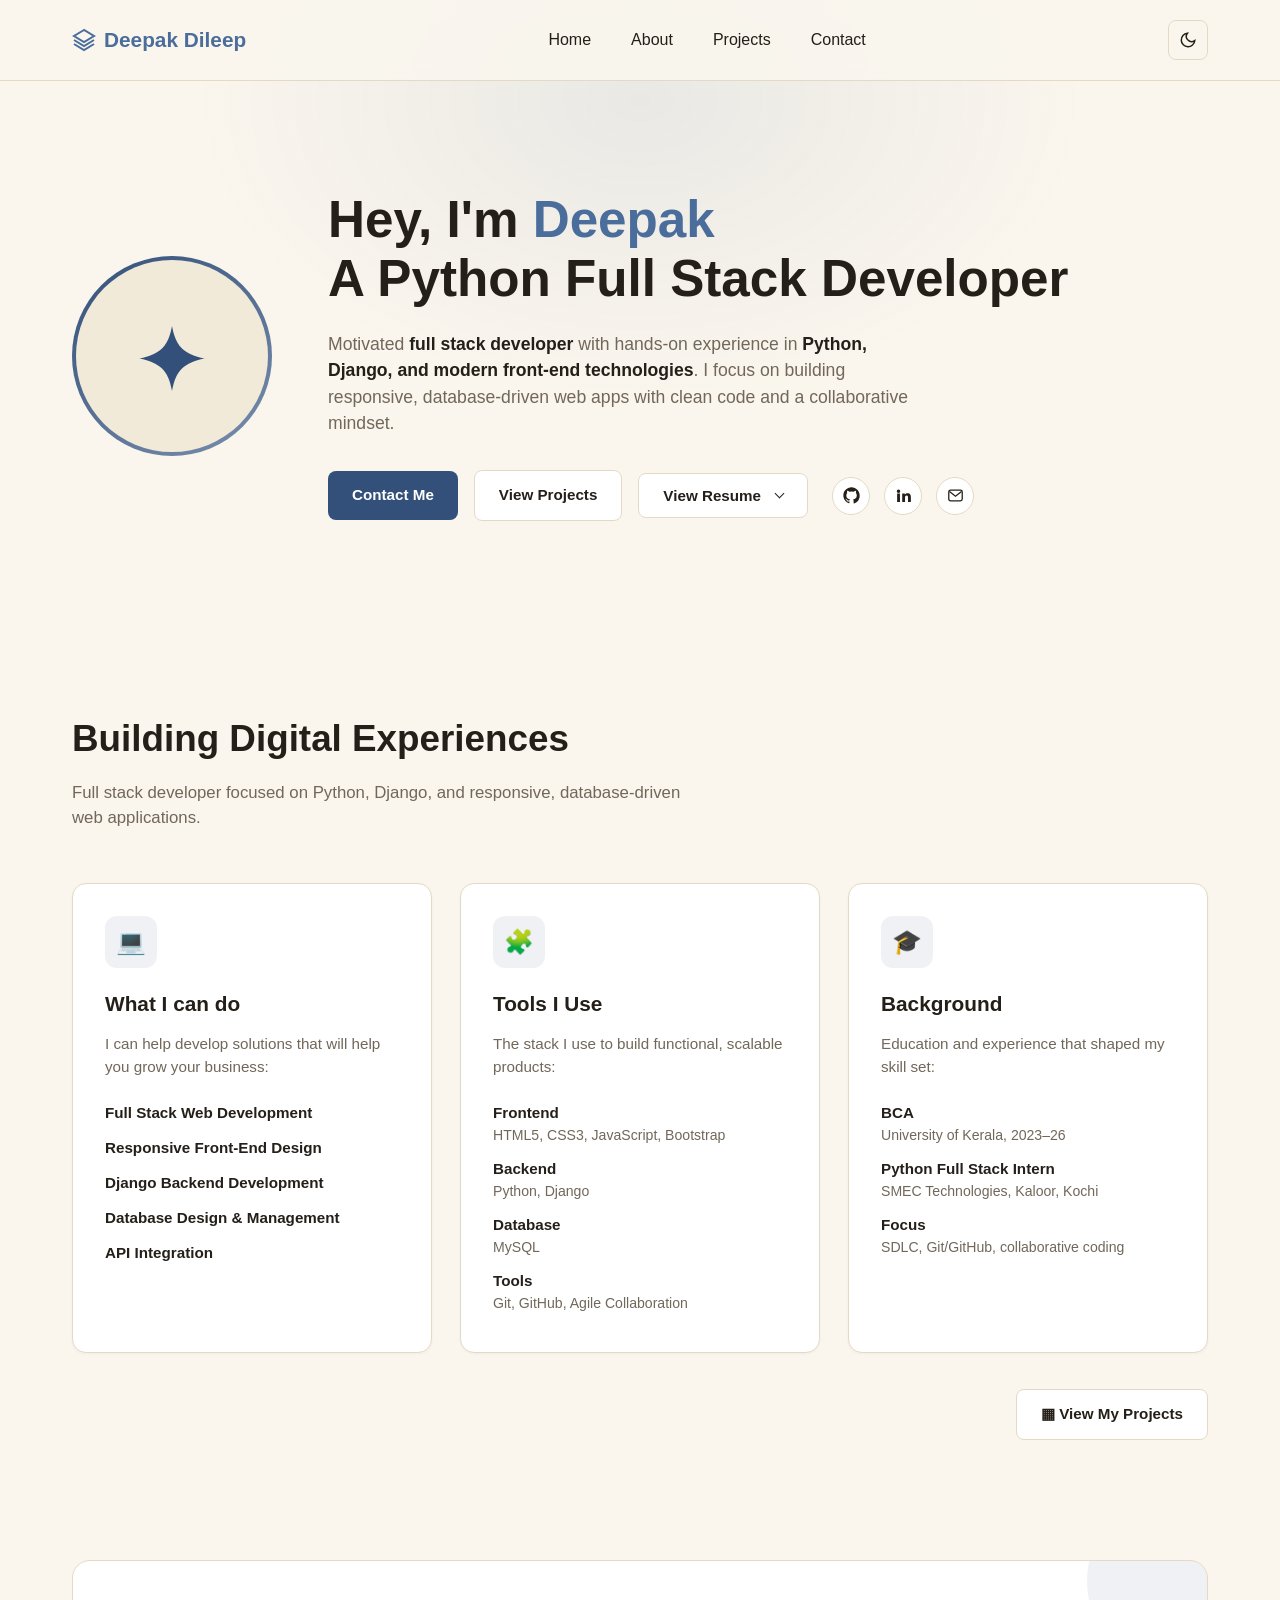
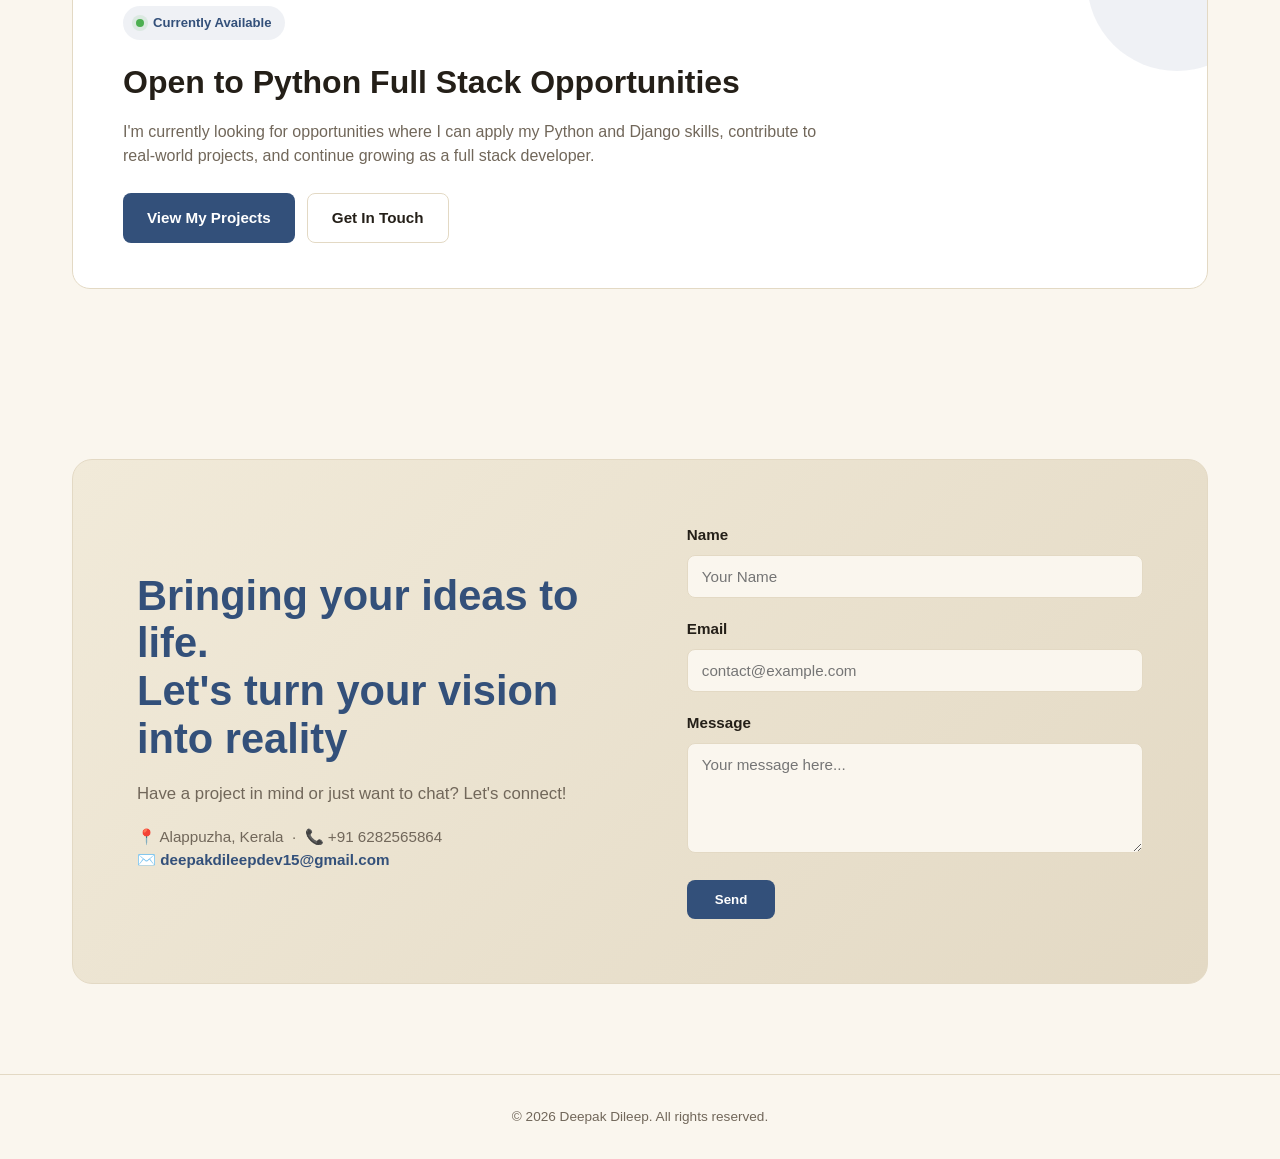
==== index.html @ f253bf7e "Initial portfolio" ====
<!DOCTYPE html>
<html lang="en">
<head>
<meta charset="UTF-8">
<meta name="viewport" content="width=device-width, initial-scale=1.0">
<title>Deepak Dileep — Full Stack Developer</title>
<link rel="stylesheet" href="./style/style.css">
</head>
<body>

<header>
  <nav>
    <div class="logo">
      <svg viewBox="0 0 24 24" fill="none" stroke="currentColor" stroke-width="2"><path d="M12 2 2 8l10 6 10-6-10-6Z"/><path d="M2 16l10 6 10-6"/><path d="M2 12l10 6 10-6"/></svg>
      Deepak Dileep
    </div>
    <ul class="nav-links" id="navLinks">
      <li><a href="index.html#home">Home</a></li>
      <li><a href="about.html">About</a></li>
      <li><a href="projects.html">Projects</a></li>
      <li><a href="index.html#contact">Contact</a></li>
    </ul>
    <div style="display:flex; align-items:center; gap:10px;">
      <button class="theme-toggle" id="themeToggle" aria-label="Toggle theme">
        <svg viewBox="0 0 24 24" width="18" height="18" fill="none" stroke="currentColor" stroke-width="2"><path d="M21 12.79A9 9 0 1 1 11.21 3 7 7 0 0 0 21 12.79Z"/></svg>
      </button>
      <button class="nav-toggle" id="navToggle" aria-label="Menu">☰</button>
    </div>
  </nav>
</header>

<section class="hero" id="home">
  <div class="hero-avatar"><div>
    <svg viewBox="0 0 64 64" width="80" height="80" fill="none" xmlns="http://www.w3.org/2000/svg">
      <path d="M32 8c1.6 8.4 3.8 14 8 18 4.2 4 9.8 6.2 18 8-8.2 1.8-13.8 4-18 8-4.2 4-6.4 9.6-8 18-1.6-8.4-3.8-14-8-18-4.2-4-9.8-6.2-18-8 8.2-1.8 13.8-4 18-8 4.2-4 6.4-9.6 8-18Z" fill="currentColor"/>
    </svg>
  </div></div>
  <div>
    <h1>Hey, I'm <span class="accent">Deepak</span><br>A Python Full Stack Developer</h1>
    <p class="lead">Motivated <b>full stack developer</b> with hands-on experience in <b>Python, Django, and modern front-end technologies</b>. I focus on building responsive, database-driven web apps with clean code and a collaborative mindset.</p>
    <div class="hero-actions">
      <a href="index.html#contact" class="btn btn-primary">Contact Me</a>
      <a href="projects.html" class="btn btn-secondary">View Projects</a>
      <div class="resume-dropdown">
    <button class="btn btn-secondary resume-btn" id="resumeBtn">
        View Resume
        <span class="dropdown-arrow"></span>
    </button>

    <div class="resume-menu" id="resumeMenu">
        <a href="./contents/resume/mainresume.pdf" target="_blank">
            View Resume
        </a>

        <a href="./contents/resume/mainresume.pdf"
           download="Deepak-Dileep-Resume.pdf">
            Download PDF
        </a>
    </div>
</div>
      <div class="social-icons">
        <a href="https://github.com/deepak607" target="_blank" rel="noopener" aria-label="GitHub"><svg viewBox="0 0 24 24" fill="currentColor"><path d="M12 .5C5.65.5.5 5.65.5 12c0 5.08 3.29 9.39 7.86 10.91.57.1.78-.25.78-.55v-1.94c-3.2.7-3.87-1.36-3.87-1.36-.53-1.34-1.29-1.7-1.29-1.7-1.05-.72.08-.71.08-.71 1.17.08 1.78 1.2 1.78 1.2 1.03 1.78 2.71 1.26 3.37.97.1-.75.4-1.26.73-1.55-2.55-.29-5.24-1.28-5.24-5.68 0-1.26.45-2.28 1.19-3.08-.12-.29-.52-1.46.11-3.05 0 0 .97-.31 3.18 1.18a11.1 11.1 0 0 1 5.8 0c2.2-1.49 3.17-1.18 3.17-1.18.64 1.59.24 2.76.12 3.05.74.8 1.19 1.82 1.19 3.08 0 4.41-2.7 5.38-5.27 5.67.42.36.78 1.07.78 2.15v3.19c0 .3.21.66.79.55A10.51 10.51 0 0 0 23.5 12C23.5 5.65 18.35.5 12 .5Z"/></svg></a>
        <a href="https://www.linkedin.com/in/deepak-dileep-919067326" target="_blank" rel="noopener" aria-label="LinkedIn"><svg viewBox="0 0 24 24" fill="currentColor"><path d="M4.98 3.5a2.5 2.5 0 1 1 0 5 2.5 2.5 0 0 1 0-5ZM3 9h4v12H3V9Zm7 0h3.8v1.7h.05c.53-.98 1.83-2 3.77-2 4.03 0 4.78 2.5 4.78 5.8V21h-4v-5.8c0-1.4-.03-3.2-1.96-3.2-1.97 0-2.27 1.5-2.27 3.1V21h-4V9Z"/></svg></a>
        <a href="mailto:deepakdileepdev15@gmail.com" aria-label="Email"><svg viewBox="0 0 24 24" fill="none" stroke="currentColor" stroke-width="1.8"><rect x="2.5" y="4.5" width="19" height="15" rx="2.5"/><path d="M3.5 6.5 12 13l8.5-6.5"/></svg></a>
      </div>
    </div>
  </div>
</section>

<section class="panel" id="services">
  <h2 class="section-title">Building Digital Experiences</h2>
  <p class="section-sub">Full stack developer focused on Python, Django, and responsive, database-driven web applications.</p>

  <div class="card-grid">
    <div class="card">
      <div class="card-icon">💻</div>
      <h3>What I can do</h3>
      <p>I can help develop solutions that will help you grow your business:</p>
      <ul>
        <li>Full Stack Web Development</li>
        <li>Responsive Front-End Design</li>
        <li>Django Backend Development</li>
        <li>Database Design & Management</li>
        <li>API Integration</li>
      </ul>
    </div>
    <div class="card">
      <div class="card-icon">🧩</div>
      <h3>Tools I Use</h3>
      <p>The stack I use to build functional, scalable products:</p>
      <ul>
        <li>Frontend<span>HTML5, CSS3, JavaScript, Bootstrap</span></li>
        <li>Backend<span>Python, Django</span></li>
        <li>Database<span>MySQL</span></li>
        <li>Tools<span>Git, GitHub, Agile Collaboration</span></li>
      </ul>
    </div>
    <div class="card">
      <div class="card-icon">🎓</div>
      <h3>Background</h3>
      <p>Education and experience that shaped my skill set:</p>
      <ul>
        <li>BCA<span>University of Kerala, 2023–26</span></li>
        <li>Python Full Stack Intern<span>SMEC Technologies, Kaloor, Kochi</span></li>
        <li>Focus<span>SDLC, Git/GitHub, collaborative coding</span></li>
      </ul>
    </div>
  </div>

  <div class="view-projects-wrap">
    <a href="projects.html" class="btn btn-secondary">▦ View My Projects</a>
  </div>
</section>

<section class="availability-section">
    <div class="availability-content">

        <div class="availability-status">
            <span class="status-dot"></span>
            <span>Currently Available</span>
        </div>

        <h2>Open to Python Full Stack Opportunities</h2>

        <p>
            I'm currently looking for opportunities where I can apply my
            Python and Django skills, contribute to real-world projects,
            and continue growing as a full stack developer.
        </p>

        <div class="availability-actions">
            <a href="projects.html" class="btn btn-primary">
                View My Projects
            </a>

            <a href="index.html#contact" class="btn btn-secondary">
                Get In Touch
            </a>
        </div>

    </div>
</section>

<section class="panel" id="contact">
  <div class="contact-panel">
    <div class="contact-copy">
      <h2>Bringing your ideas to life.<br>Let's turn your vision into reality</h2>
      <p>Have a project in mind or just want to chat? Let's connect!</p>
      <p style="margin-top:20px; font-size:0.95rem;">
        📍 Alappuzha, Kerala &nbsp;·&nbsp; 📞 +91 6282565864<br>
        ✉️ <a href="mailto:deepakdileepdev15@gmail.com" style="color:var(--accent); font-weight:600;">deepakdileepdev15@gmail.com</a>
      </p>
    </div>
    <form action="https://formsubmit.co/deepakdileepdev15@gmail.com" method="POST">
      <div class="field">
        <label for="name">Name</label>
        <input id="name" name="name" type="text" placeholder="Your Name" required>
      </div>
      <div class="field">
        <label for="email">Email</label>
        <input id="email" name="email" type="email" placeholder="contact@example.com" required>
      </div>
      <div class="field">
        <label for="message">Message</label>
        <textarea id="message" name="message" placeholder="Your message here..." required></textarea>
      </div>
        <input type="hidden" name="_captcha" value="false">
        <input type="hidden" name="_template" value="table">
        <button type="submit" class="send-btn">Send</button>
    </form>
  </div>
</section>

<footer>
  &copy; 2026 Deepak Dileep. All rights reserved.
</footer>

<script>

  // Resume dropdown
const resumeBtn = document.getElementById("resumeBtn");
const resumeMenu = document.getElementById("resumeMenu");

resumeBtn.addEventListener("click", (event) => {
    event.stopPropagation();

    resumeMenu.classList.toggle("open");
    resumeBtn.classList.toggle("active");
});

document.addEventListener("click", () => {
    resumeMenu.classList.remove("open");
    resumeBtn.classList.remove("active");
});
  // Mobile nav toggle
  const navToggle = document.getElementById('navToggle');
  const navLinks = document.getElementById('navLinks');
  navToggle.addEventListener('click', () => navLinks.classList.toggle('open'));
  navLinks.querySelectorAll('a').forEach(a => a.addEventListener('click', () => navLinks.classList.remove('open')));

  // Light/dark theme toggle (starts light, toggle switches to dark)
  const themeToggle = document.getElementById('themeToggle');
  const root = document.documentElement;
  let isDark = false;
  themeToggle.addEventListener('click', () => {
    isDark = !isDark;
    if(isDark){
      root.style.setProperty('--bg', '#191510');
      root.style.setProperty('--bg-soft', '#221c15');
      root.style.setProperty('--card', '#241f18');
      root.style.setProperty('--card-border', '#3a3226');
      root.style.setProperty('--text', '#faf6ee');
      root.style.setProperty('--text-dim', '#b9ad98');
      root.style.setProperty('--accent', '#6d93c4');
      root.style.setProperty('--accent-2', '#8fb0da');
      root.style.setProperty('--accent-soft', 'rgba(109,147,196,0.14)');
      root.style.setProperty('--header-bg', 'rgba(25,21,16,0.88)');
    } else {
      root.style.setProperty('--bg', '#faf6ee');
      root.style.setProperty('--bg-soft', '#f1ead9');
      root.style.setProperty('--card', '#ffffff');
      root.style.setProperty('--card-border', '#e3d9c4');
      root.style.setProperty('--text', '#241f18');
      root.style.setProperty('--text-dim', '#71675a');
      root.style.setProperty('--accent', '#33507a');
      root.style.setProperty('--accent-2', '#4a6d9c');
      root.style.setProperty('--accent-soft', 'rgba(51,80,122,0.08)');
      root.style.setProperty('--header-bg', 'rgba(250,246,238,0.88)');
    }
  });

document.querySelector('#contact form').addEventListener('submit', async (e) => {
  e.preventDefault();
  const form = e.target;
  const data = new FormData(form);
  try {
    const res = await fetch('https://formsubmit.co/ajax/deepakdileepdev15@gmail.com', {
      method: 'POST',
      headers: { 'Accept': 'application/json' },
      body: data
    });
    if (res.ok) {
      alert('Message sent!');
      form.reset();
    } else {
      alert('Something went wrong — please try again or email me directly.');
    }
  } catch (err) {
    alert('Network error — please email me directly.');
  }
});

</script>

</body>
</html>
---- style/style.css ----
:root{
    --bg:#faf6ee;
    --bg-soft:#f1ead9;
    --card:#ffffff;
    --card-border:#e3d9c4;
    --text:#241f18;
    --text-dim:#71675a;
    --accent:#33507a;
    --accent-2:#4a6d9c;
    --accent-soft:rgba(51,80,122,0.08);
    --header-bg:rgba(250,246,238,0.88);
  }

  *{ margin:0; padding:0; box-sizing:border-box; }

  html{ scroll-behavior:smooth; }

  body{
    background:var(--bg);
    color:var(--text);
    font-family:'Segoe UI', Roboto, -apple-system, sans-serif;
    line-height:1.5;
    overflow-x:hidden;
  }

  a{ color:inherit; text-decoration:none; }
  ul{ list-style:none; }
  button{ font-family:inherit; cursor:pointer; border:none; }

  /* Background ambient glow */
  body::before{
    content:"";
    position:fixed;
    top:-200px; left:50%;
    transform:translateX(-50%);
    width:900px; height:600px;
    background:radial-gradient(ellipse at center, var(--accent-soft), transparent 70%);
    pointer-events:none;
    z-index:0;
  }

  .wrap{ max-width:1200px; margin:0 auto; padding:0 32px; }

  /* NAVBAR */
  header{
    position:sticky; top:0; z-index:50;
    background:var(--header-bg);
    backdrop-filter:blur(10px);
    border-bottom:1px solid var(--card-border);
  }
  nav{
    display:flex; align-items:center; justify-content:space-between;
    padding:20px 32px;
    max-width:1200px; margin:0 auto;
  }
  .logo{
    display:flex; align-items:center; gap:8px;
    font-size:1.3rem; font-weight:700;
    color:var(--accent-2);
  }
  .logo svg{ width:24px; height:24px; }
  .nav-links{
    display:flex; gap:40px;
    font-weight:500;
    color:var(--text);
  }
  .nav-links a{ transition:color .2s; }
  .nav-links a:hover{ color:var(--accent-2); }

  .theme-toggle{
    width:40px; height:40px;
    border:1px solid var(--card-border);
    border-radius:8px;
    background:transparent;
    color:var(--text);
    display:flex; align-items:center; justify-content:center;
    transition:border-color .2s, background .2s;
    cursor:pointer;
  }
  .theme-toggle:hover{ border-color:var(--accent); background:var(--accent-soft); }

  .nav-toggle{ display:none; cursor:pointer; }

  /* HERO */
  .hero{
    position:relative; z-index:1;
    padding:110px 32px 100px;
    max-width:1200px; margin:0 auto;
    display:flex; align-items:center; gap:56px;
  }
  .hero-avatar{
    flex-shrink:0;
    width:200px; height:200px;
    border-radius:50%;
    background:linear-gradient(145deg, var(--accent), #7a8fae);
    padding:4px;
  }
  .hero-avatar div{
    width:100%; height:100%;
    border-radius:50%;
    background:var(--bg-soft);
    display:flex; align-items:center; justify-content:center;
    font-size:3.5rem;
    color:var(--accent);
    font-weight:700;
  }
  .hero h1{
    font-size:3.2rem;
    font-weight:800;
    line-height:1.15;
    margin-bottom:22px;
  }
  .hero h1 .accent{ color:var(--accent-2); }
  .hero p.lead{
    font-size:1.1rem;
    color:var(--text-dim);
    max-width:600px;
    margin-bottom:34px;
  }
  .hero p.lead b{ color:var(--text); }

  .hero-actions{
    display:flex; align-items:center; gap:16px; flex-wrap:wrap;
  }
  .btn{
    display:inline-flex; align-items:center; gap:8px;
    padding:13px 24px;
    border-radius:8px;
    font-weight:600;
    font-size:0.95rem;
    transition:transform .15s, box-shadow .15s, background .2s;
  }
  .btn-primary{
    background:var(--accent);
    color:#fff;
  }
  .btn-primary:hover{ background:var(--accent-2); transform:translateY(-2px); box-shadow:0 8px 20px rgba(51,80,122,0.25); }
  .btn-secondary{
    background:var(--card);
    border:1px solid var(--card-border);
    color:var(--text);
  }
  .btn-secondary:hover{ border-color:var(--accent); transform:translateY(-2px); }

  .social-icons{
    display:flex; gap:14px; margin-left:8px;
  }
  .social-icons a{
    width:38px; height:38px;
    border-radius:50%;
    display:flex; align-items:center; justify-content:center;
    background:var(--card);
    border:1px solid var(--card-border);
    transition:border-color .2s, transform .15s;
  }
  .social-icons a:hover{ border-color:var(--accent); transform:translateY(-2px); }
  .social-icons svg{ width:17px; height:17px; }

  /* resume actions */

  .resume-dropdown {
    position: relative;
}

.resume-btn {
    gap: 10px;
}

.dropdown-arrow {
    width: 7px;
    height: 7px;
    border-right: 1.5px solid currentColor;
    border-bottom: 1.5px solid currentColor;
    transform: rotate(45deg);
    margin-left: 5px;
    margin-top: -4px;
    transition: transform 0.2s ease;
}

.resume-btn.active .dropdown-arrow {
    transform: rotate(225deg);
    margin-top: 4px;
}

.resume-btn span {
    font-size: 1rem;
}

.resume-menu {
    position: absolute;
    top: calc(100% + 8px);
    left: 0;
    min-width: 180px;

    background: var(--card);
    border: 1px solid var(--card-border);
    border-radius: 10px;
    box-shadow: 0 10px 25px rgba(36, 31, 24, 0.12);

    padding: 6px;

    display: none;
    z-index: 100;
}

.resume-menu.open {
    display: block;
}

.resume-menu a {
    display: block;
    padding: 10px 12px;
    border-radius: 7px;
    font-size: 0.9rem;
    font-weight: 600;
    color: var(--text);
    transition: background 0.2s, color 0.2s;
}

.resume-menu a:hover {
    background: var(--accent-soft);
    color: var(--accent);
}

  .resume-actions {
    display: flex;
    gap: 10px;
    flex-wrap: wrap;
}

  /* SECTION SHARED */
  section.panel{
    position:relative; z-index:1;
    padding:90px 32px;
    max-width:1200px; margin:0 auto;
  }
  .section-title{
    font-size:2.3rem;
    font-weight:800;
    margin-bottom:14px;
  }
  .section-sub{
    color:var(--text-dim);
    font-size:1.05rem;
    max-width:640px;
    margin-bottom:52px;
  }

  /* CARDS */
  .card-grid{
    display:grid;
    grid-template-columns:repeat(3, 1fr);
    gap:28px;
  }
  .card{
    background:var(--card);
    border:1px solid var(--card-border);
    border-radius:14px;
    padding:32px;
    transition:transform .2s, border-color .2s, box-shadow .2s;
    box-shadow:0 1px 3px rgba(36,31,24,0.04);
  }
  .card:hover{ transform:translateY(-6px); border-color:var(--accent); box-shadow:0 12px 28px rgba(36,31,24,0.08); }
  .card-icon{
    width:52px; height:52px;
    border-radius:12px;
    background:var(--accent-soft);
    display:flex; align-items:center; justify-content:center;
    margin-bottom:20px;
    font-size:1.5rem;
  }
  .card h3{ font-size:1.3rem; margin-bottom:14px; }
  .card p{ color:var(--text-dim); font-size:0.95rem; margin-bottom:18px; }
  .card ul li{
    color:var(--text);
    font-weight:600;
    font-size:0.95rem;
    padding:6px 0;
  }
  .card ul li span{ color:var(--text-dim); font-weight:400; display:block; font-size:0.88rem; }

  .view-projects-wrap{ text-align:right; margin-top:36px; }

  /* PROJECT CARDS (projects.html) */
  .project-grid{
    display:grid;
    grid-template-columns:repeat(2, 1fr);
    gap:28px;
  }
  .project-card{
    background:var(--card);
    border:1px solid var(--card-border);
    border-radius:14px;
    overflow:hidden;
    transition:transform .2s, border-color .2s, box-shadow .2s;
    box-shadow:0 1px 3px rgba(36,31,24,0.04);
    display:flex; flex-direction:column;
  }
  .project-card:hover{ transform:translateY(-6px); border-color:var(--accent); box-shadow:0 12px 28px rgba(36,31,24,0.08); }
  .project-thumb {
    height: 220px;
    overflow: hidden;
    background: var(--bg-soft);
}

.project-thumb img {
    width: 100%;
    height: 100%;
    display: block;
    object-fit: cover;
    transition: transform 0.4s ease;
}

.project-card:hover .project-thumb img {
    transform: scale(1.05);
}
  .project-body{ padding:26px 28px 28px; display:flex; flex-direction:column; flex:1; }
  .project-body h3{ font-size:1.25rem; margin-bottom:10px; }
  .project-body p{ color:var(--text-dim); font-size:0.95rem; margin-bottom:18px; flex:1; }
  .project-tags{ display:flex; flex-wrap:wrap; gap:8px; margin-bottom:20px; }
  .project-tags span{
    font-size:0.78rem;
    font-weight:600;
    color:var(--accent);
    background:var(--accent-soft);
    padding:4px 10px;
    border-radius:999px;
  }
  .project-links{ display:flex; gap:14px; }
  .project-links a{
    font-size:0.9rem;
    font-weight:600;
    color:var(--text);
    border-bottom:1px solid var(--card-border);
    padding-bottom:2px;
    transition:border-color .2s, color .2s;
  }
  .project-links a:hover{ color:var(--accent); border-color:var(--accent); }

  .projects-hero{
    padding:90px 32px 20px;
    max-width:1200px; margin:0 auto;
  }
  .projects-hero h1{ font-size:2.6rem; font-weight:800; margin-bottom:14px; }
  .projects-hero p{ color:var(--text-dim); font-size:1.05rem; max-width:600px; }

  /* CONTACT */
  .contact-panel{
    background:linear-gradient(135deg, var(--bg-soft), var(--card-border));
    border:1px solid var(--card-border);
    border-radius:20px;
    padding:64px;
    display:grid;
    grid-template-columns:1.1fr 1fr;
    gap:48px;
    align-items:center;
    overflow:hidden;
    position:relative;
  }
  .contact-copy h2{
    font-size:2.6rem;
    font-weight:800;
    color:var(--accent);
    line-height:1.15;
    margin-bottom:18px;
  }
  .contact-copy p{ color:var(--text-dim); font-size:1.05rem; }

  form{ display:flex; flex-direction:column; gap:20px; }
  .field label{
    display:block; font-weight:600; margin-bottom:8px; font-size:0.95rem;
  }
  .field input, .field textarea{
    width:100%;
    background:var(--bg);
    border:1px solid var(--card-border);
    border-radius:8px;
    padding:12px 14px;
    color:var(--text);
    font-size:0.95rem;
    font-family:inherit;
    transition:border-color .2s;
  }
  .field input:focus, .field textarea:focus{
    outline:none; border-color:var(--accent);
  }
  .field textarea{ min-height:110px; resize:vertical; }
  .send-btn{
    align-self:flex-start;
    background:var(--accent);
    color:#fff;
    padding:12px 28px;
    border-radius:8px;
    font-weight:700;
  }
  .send-btn:hover{ background:var(--accent-2); }

/* =========================
   CURRENTLY AVAILABLE
========================= */

.availability-section {
    max-width: 1200px;
    margin: 0 auto;
    padding: 30px 32px 80px;
}

.availability-content {
    position: relative;
    overflow: hidden;

    background: var(--card);
    border: 1px solid var(--card-border);
    border-radius: 18px;

    padding: 45px 50px;
}

.availability-content::before {
    content: "";
    position: absolute;

    width: 180px;
    height: 180px;

    right: -60px;
    top: -70px;

    border-radius: 50%;

    background: var(--accent-soft);
}

.availability-status {
    position: relative;

    display: inline-flex;
    align-items: center;
    gap: 9px;

    padding: 7px 13px;

    border-radius: 999px;

    background: var(--accent-soft);
    color: var(--accent);

    font-size: 0.82rem;
    font-weight: 700;

    margin-bottom: 18px;
}

.status-dot {
    width: 8px;
    height: 8px;

    border-radius: 50%;

    background: #4caf50;

    box-shadow: 0 0 0 4px rgba(76, 175, 80, 0.12);
}

.availability-content h2 {
    position: relative;

    font-size: 2rem;
    font-weight: 800;

    margin-bottom: 14px;
}

.availability-content p {
    position: relative;

    max-width: 700px;

    color: var(--text-dim);

    font-size: 1rem;

    margin-bottom: 25px;
}

.availability-actions {
    position: relative;

    display: flex;
    gap: 12px;
    flex-wrap: wrap;
}

  footer{
    text-align:center;
    padding:32px;
    color:var(--text-dim);
    font-size:0.85rem;
    border-top:1px solid var(--card-border);
  }

  /* about page */
 .about-hero {
    max-width: 1200px;
    margin: 0 auto;
    padding: 90px 32px 50px;
}

.about-label {
    color: var(--accent);
    font-size: 0.85rem;
    font-weight: 700;
    letter-spacing: 2px;
    margin-bottom: 14px;
}

.about-hero h1 {
    max-width: 750px;
    font-size: 3.2rem;
    line-height: 1.15;
    font-weight: 800;
    margin-bottom: 24px;
}

.about-hero h1 .accent {
    color: var(--accent-2);
}

.about-intro {
    max-width: 700px;
    color: var(--text-dim);
    font-size: 1.1rem;
}

.about-section {
    padding-top: 40px !important;
}

.about-grid {
    display: grid;
    grid-template-columns: 1fr 1fr;
    gap: 28px;
}

.about-card {
    background: var(--card);
    border: 1px solid var(--card-border);
    border-radius: 14px;
    padding: 32px;
    transition: 0.2s;
}

.about-card:hover {
    transform: translateY(-5px);
    border-color: var(--accent);
    box-shadow: 0 12px 28px rgba(36, 31, 24, 0.08);
}

.about-icon {
    width: 50px;
    height: 50px;
    border-radius: 12px;
    background: var(--accent-soft);
    display: flex;
    align-items: center;
    justify-content: center;
    font-size: 1.4rem;
    margin-bottom: 20px;
}

.about-card h2 {
    font-size: 1.5rem;
    margin-bottom: 16px;
}

.about-card p {
    color: var(--text-dim);
    margin-bottom: 16px;
}

.about-list {
    display: flex;
    flex-direction: column;
    gap: 18px;
}

.about-list li {
    padding-bottom: 16px;
    border-bottom: 1px solid var(--card-border);
}

.about-list li:last-child {
    border-bottom: none;
}

.about-list strong {
    display: block;
    margin-bottom: 4px;
}

.about-list span {
    color: var(--text-dim);
    font-size: 0.9rem;
}


/* TIMELINE */

.timeline {
    position: relative;
    max-width: 850px;
    margin-top: 30px;
    padding-left: 30px;
}

.timeline::before {
    content: "";
    position: absolute;
    left: 7px;
    top: 5px;
    bottom: 5px;
    width: 1px;
    background: var(--card-border);
}

.timeline-item {
    position: relative;
    padding-bottom: 38px;
}

.timeline-dot {
    position: absolute;
    left: -28px;
    top: 5px;
    width: 14px;
    height: 14px;
    border-radius: 50%;
    background: var(--accent);
    border: 3px solid var(--bg);
}

.timeline-date {
    color: var(--accent);
    font-size: 0.82rem;
    font-weight: 700;
}

.timeline-content h3 {
    margin: 6px 0;
    font-size: 1.2rem;
}

.timeline-content p {
    font-weight: 600;
    margin-bottom: 5px;
}

.timeline-content span:last-child {
    color: var(--text-dim);
    font-size: 0.9rem;
}


/* SKILLS */

.skills-grid {
    display: grid;
    grid-template-columns: repeat(2, 1fr);
    gap: 20px;
}

.skill-box {
    background: var(--card);
    border: 1px solid var(--card-border);
    border-radius: 12px;
    padding: 24px;
}

.skill-box h3 {
    margin-bottom: 16px;
}

.skill-tags {
    display: flex;
    flex-wrap: wrap;
    gap: 8px;
}

.skill-tags span {
    padding: 6px 12px;
    border-radius: 999px;
    background: var(--accent-soft);
    color: var(--accent);
    font-size: 0.82rem;
    font-weight: 600;
}


/* CTA */

.about-cta {
    background: linear-gradient(
        135deg,
        var(--bg-soft),
        var(--card-border)
    );

    border: 1px solid var(--card-border);
    border-radius: 20px;
    padding: 55px;
}

.about-cta h2 {
    max-width: 650px;
    font-size: 2.2rem;
    line-height: 1.2;
    margin-bottom: 16px;
}

.about-cta p {
    max-width: 700px;
    color: var(--text-dim);
    margin-bottom: 28px;
}
  /* RESPONSIVE */
  @media (max-width:900px){
    .card-grid{ grid-template-columns:1fr; }
    .project-grid{ grid-template-columns:1fr; }
    .contact-panel{ grid-template-columns:1fr; padding:40px; }
    .hero{ flex-direction:column; text-align:center; padding-top:70px; }
    .hero h1{ font-size:2.3rem; }
    .hero-actions{ justify-content:center; }
  }
  @media (max-width:640px){
    .nav-links{
      position:fixed; top:73px; left:0; right:0;
      background:var(--bg-soft);
      flex-direction:column;
      padding:20px 32px;
      border-bottom:1px solid var(--card-border);
      display:none;
      gap:18px;
    }
    .nav-links.open{ display:flex; }
    .nav-toggle{
      display:flex; align-items:center; justify-content:center;
      width:38px; height:38px;
      border:1px solid var(--card-border);
      border-radius:8px;
      background:transparent;
      color:var(--text);
    }
    .hero-avatar{ width:150px; height:150px; }
    .section-title{ font-size:1.8rem; }
    .contact-copy h2{ font-size:1.9rem; }

    .about-hero {
        padding: 65px 24px 35px;
    }

    .about-hero h1 {
        font-size: 2.3rem;
    }

    .about-grid {
        grid-template-columns: 1fr;
    }

    .skills-grid {
        grid-template-columns: 1fr;
    }

    .about-cta {
        padding: 32px 24px;
    }

    .about-cta h2 {
        font-size: 1.8rem;
    }
    .availability-section {
        padding: 20px 24px 60px;
    }

    .availability-content {
        padding: 32px 25px;
    }

    .availability-content h2 {
        font-size: 1.6rem;
    }

    .availability-content p {
        font-size: 0.95rem;
    }

    .availability-actions {
        flex-direction: column;
    }

    .availability-actions .btn {
        justify-content: center;
    }

  }

  /* =========================
   CUSTOM SCROLLBAR
========================= */
                                    
::-webkit-scrollbar {
    width: 8px;
}

::-webkit-scrollbar-track {
    background: transparent;
}

::-webkit-scrollbar-thumb {
    background: var(--card-border);
    border-radius: 20px;

    transition: background 0.3s ease;
}

::-webkit-scrollbar-thumb:hover {
    background: var(--accent);
}
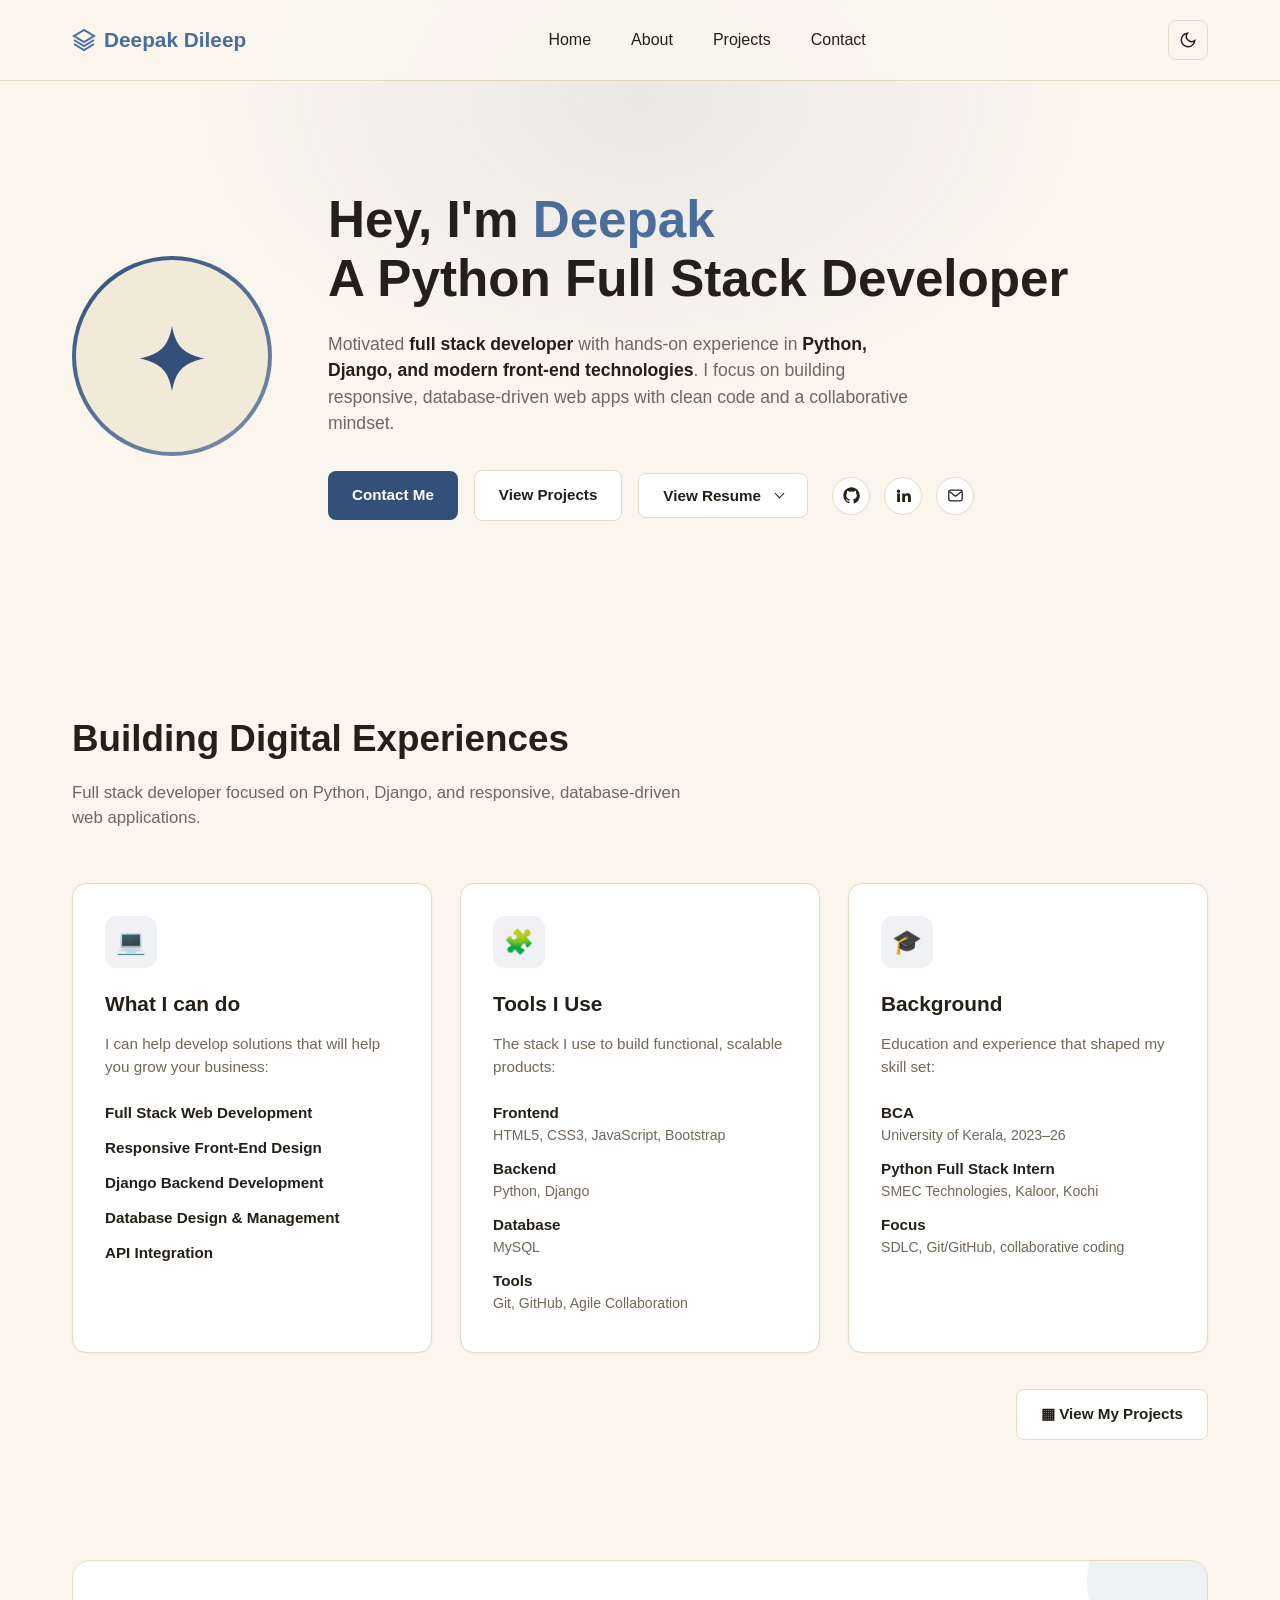
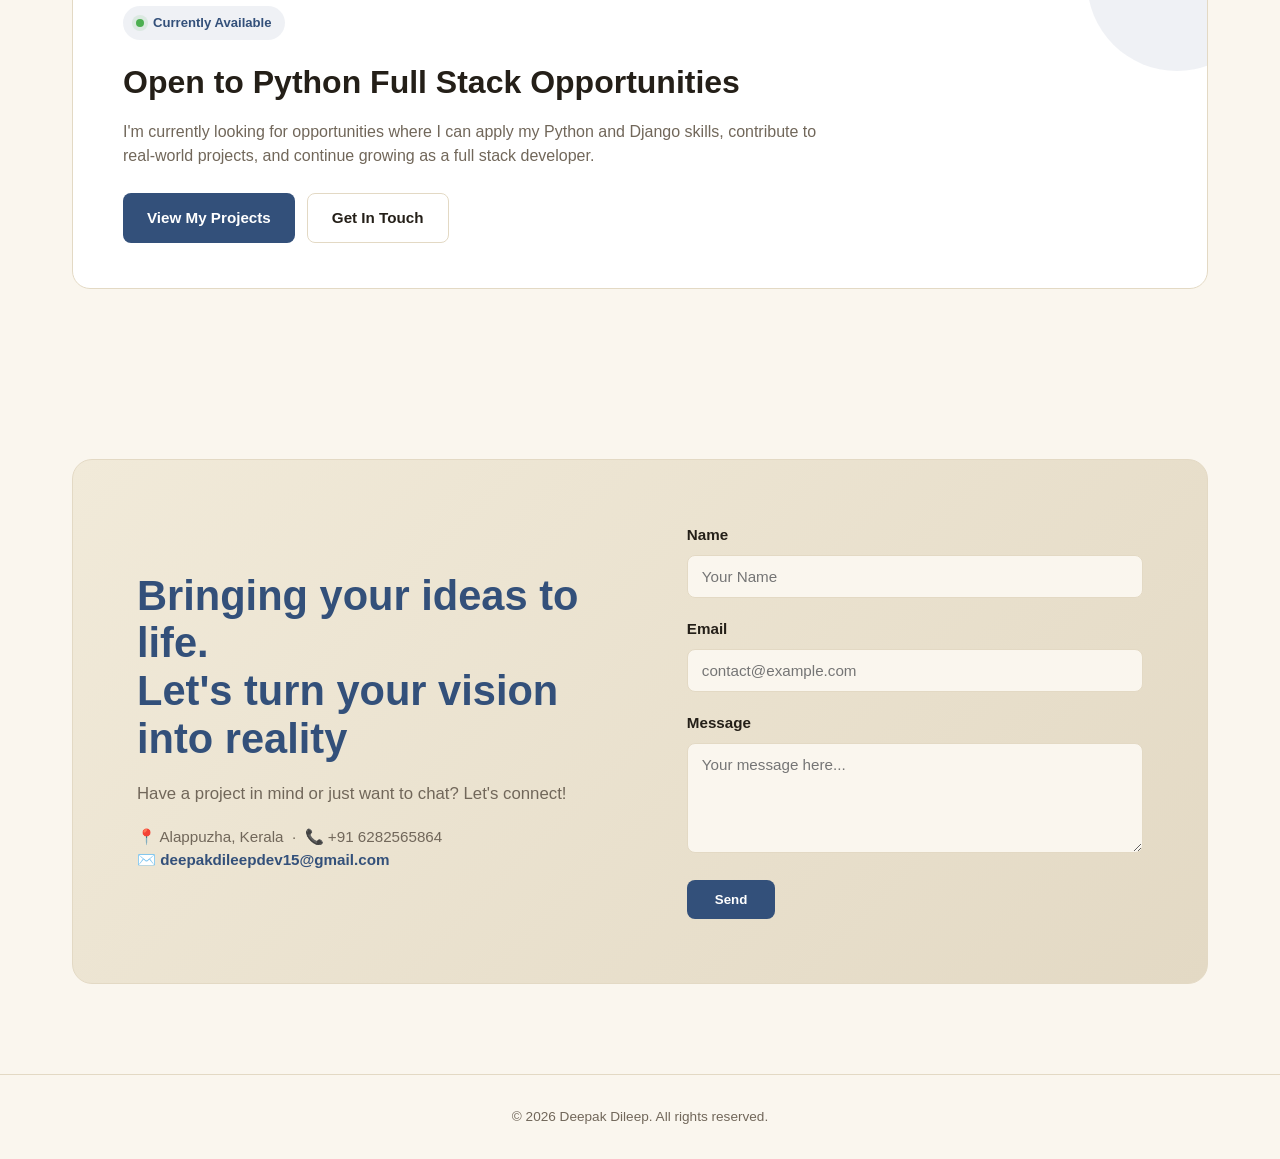
==== commit 91b901dd: "corrected the contact section" ====
--- a/index.html
+++ b/index.html
@@ -7,7 +7,7 @@
 <link rel="stylesheet" href="./style/style.css">
 </head>
 <body>
-
+ 
 <header>
   <nav>
     <div class="logo">
@@ -28,7 +28,7 @@
     </div>
   </nav>
 </header>
-
+ 
 <section class="hero" id="home">
   <div class="hero-avatar"><div>
     <svg viewBox="0 0 64 64" width="80" height="80" fill="none" xmlns="http://www.w3.org/2000/svg">
@@ -46,12 +46,12 @@
         View Resume
         <span class="dropdown-arrow"></span>
     </button>
-
+ 
     <div class="resume-menu" id="resumeMenu">
         <a href="./contents/resume/mainresume.pdf" target="_blank">
             View Resume
         </a>
-
+ 
         <a href="./contents/resume/mainresume.pdf"
            download="Deepak-Dileep-Resume.pdf">
             Download PDF
@@ -66,11 +66,11 @@
     </div>
   </div>
 </section>
-
+ 
 <section class="panel" id="services">
   <h2 class="section-title">Building Digital Experiences</h2>
   <p class="section-sub">Full stack developer focused on Python, Django, and responsive, database-driven web applications.</p>
-
+ 
   <div class="card-grid">
     <div class="card">
       <div class="card-icon">💻</div>
@@ -106,41 +106,41 @@
       </ul>
     </div>
   </div>
-
+ 
   <div class="view-projects-wrap">
     <a href="projects.html" class="btn btn-secondary">▦ View My Projects</a>
   </div>
 </section>
-
+ 
 <section class="availability-section">
     <div class="availability-content">
-
+ 
         <div class="availability-status">
             <span class="status-dot"></span>
             <span>Currently Available</span>
         </div>
-
+ 
         <h2>Open to Python Full Stack Opportunities</h2>
-
+ 
         <p>
             I'm currently looking for opportunities where I can apply my
             Python and Django skills, contribute to real-world projects,
             and continue growing as a full stack developer.
         </p>
-
+ 
         <div class="availability-actions">
             <a href="projects.html" class="btn btn-primary">
                 View My Projects
             </a>
-
+ 
             <a href="index.html#contact" class="btn btn-secondary">
                 Get In Touch
             </a>
         </div>
-
+ 
     </div>
 </section>
-
+ 
 <section class="panel" id="contact">
   <div class="contact-panel">
     <div class="contact-copy">
@@ -151,7 +151,7 @@
         ✉️ <a href="mailto:deepakdileepdev15@gmail.com" style="color:var(--accent); font-weight:600;">deepakdileepdev15@gmail.com</a>
       </p>
     </div>
-    <form action="https://formsubmit.co/deepakdileepdev15@gmail.com" method="POST">
+    <form action="https://formsubmit.co/deepakdileepdev15@gmail.com" method="POST" id="contactForm" target="hidden_iframe">
       <div class="field">
         <label for="name">Name</label>
         <input id="name" name="name" type="text" placeholder="Your Name" required>
@@ -168,36 +168,47 @@
         <input type="hidden" name="_template" value="table">
         <button type="submit" class="send-btn">Send</button>
     </form>
+    <iframe name="hidden_iframe" id="hidden_iframe" style="display:none;"></iframe>
+ 
+    <div class="toast" id="toast">
+      <div class="toast-icon" id="toastIcon"></div>
+      <div class="toast-body">
+        <p class="toast-title" id="toastTitle"></p>
+        <p class="toast-message" id="toastMessage"></p>
+      </div>
+      <button class="toast-close" id="toastClose" aria-label="Close notification">&times;</button>
+    </div>
   </div>
 </section>
-
+ 
 <footer>
   &copy; 2026 Deepak Dileep. All rights reserved.
 </footer>
-
+ 
 <script>
-
+ 
   // Resume dropdown
-const resumeBtn = document.getElementById("resumeBtn");
-const resumeMenu = document.getElementById("resumeMenu");
-
-resumeBtn.addEventListener("click", (event) => {
-    event.stopPropagation();
-
-    resumeMenu.classList.toggle("open");
-    resumeBtn.classList.toggle("active");
-});
-
-document.addEventListener("click", () => {
-    resumeMenu.classList.remove("open");
-    resumeBtn.classList.remove("active");
-});
+  const resumeBtn = document.getElementById("resumeBtn");
+  const resumeMenu = document.getElementById("resumeMenu");
+ 
+  resumeBtn.addEventListener("click", (event) => {
+      event.stopPropagation();
+ 
+      resumeMenu.classList.toggle("open");
+      resumeBtn.classList.toggle("active");
+  });
+ 
+  document.addEventListener("click", () => {
+      resumeMenu.classList.remove("open");
+      resumeBtn.classList.remove("active");
+  });
+ 
   // Mobile nav toggle
   const navToggle = document.getElementById('navToggle');
   const navLinks = document.getElementById('navLinks');
   navToggle.addEventListener('click', () => navLinks.classList.toggle('open'));
   navLinks.querySelectorAll('a').forEach(a => a.addEventListener('click', () => navLinks.classList.remove('open')));
-
+ 
   // Light/dark theme toggle (starts light, toggle switches to dark)
   const themeToggle = document.getElementById('themeToggle');
   const root = document.documentElement;
@@ -228,29 +239,78 @@
       root.style.setProperty('--header-bg', 'rgba(250,246,238,0.88)');
     }
   });
-
-document.querySelector('#contact form').addEventListener('submit', async (e) => {
-  e.preventDefault();
-  const form = e.target;
-  const data = new FormData(form);
-  try {
-    const res = await fetch('https://formsubmit.co/ajax/deepakdileepdev15@gmail.com', {
-      method: 'POST',
-      headers: { 'Accept': 'application/json' },
-      body: data
-    });
-    if (res.ok) {
-      alert('Message sent!');
-      form.reset();
-    } else {
-      alert('Something went wrong — please try again or email me directly.');
-    }
-  } catch (err) {
-    alert('Network error — please email me directly.');
+ 
+  // Toast notification system (replaces native alert())
+  const toast = document.getElementById('toast');
+  const toastIcon = document.getElementById('toastIcon');
+  const toastTitle = document.getElementById('toastTitle');
+  const toastMessage = document.getElementById('toastMessage');
+  const toastClose = document.getElementById('toastClose');
+  let toastTimer = null;
+ 
+  const icons = {
+    success: '<svg viewBox="0 0 24 24" width="20" height="20" fill="none" stroke="currentColor" stroke-width="2.4" stroke-linecap="round" stroke-linejoin="round"><path d="M20 6 9 17l-5-5"/></svg>',
+    error: '<svg viewBox="0 0 24 24" width="20" height="20" fill="none" stroke="currentColor" stroke-width="2.4" stroke-linecap="round" stroke-linejoin="round"><circle cx="12" cy="12" r="9"/><path d="M12 8v5"/><path d="M12 16h.01"/></svg>'
+  };
+ 
+  function showToast(type, title, message, duration = 5000) {
+    toast.classList.remove('toast-success', 'toast-error');
+    toast.classList.add(type === 'success' ? 'toast-success' : 'toast-error');
+    toastIcon.innerHTML = icons[type];
+    toastTitle.textContent = title;
+    toastMessage.textContent = message;
+ 
+    toast.classList.add('toast-show');
+ 
+    clearTimeout(toastTimer);
+    toastTimer = setTimeout(() => toast.classList.remove('toast-show'), duration);
   }
-});
-
+ 
+  toastClose.addEventListener('click', () => {
+    clearTimeout(toastTimer);
+    toast.classList.remove('toast-show');
+  });
+ 
+  // Contact form submission — uses a hidden iframe target instead of fetch()
+  // so there's no CORS dependency on which domain FormSubmit thinks activated
+  // the form. Works identically on localhost, GitHub Pages, your live domain, etc.
+  const contactForm = document.getElementById('contactForm');
+  const hiddenIframe = document.getElementById('hidden_iframe');
+  const submitBtn = contactForm.querySelector('.send-btn');
+  const originalBtnText = submitBtn.textContent;
+  let formSubmitted = false;
+ 
+  let sendFallbackTimer = null;
+ 
+  contactForm.addEventListener('submit', () => {
+    formSubmitted = true;
+    submitBtn.disabled = true;
+    submitBtn.textContent = 'Sending...';
+ 
+    // Safety net: if the iframe never fires 'load' (rare, e.g. flaky network),
+    // don't leave the button stuck forever.
+    clearTimeout(sendFallbackTimer);
+    sendFallbackTimer = setTimeout(() => {
+      if (!formSubmitted) return;
+      formSubmitted = false;
+      submitBtn.disabled = false;
+      submitBtn.textContent = originalBtnText;
+      showToast('error', 'Taking longer than expected', 'If you don\'t hear back, please email me directly.');
+    }, 12000);
+  });
+ 
+  hiddenIframe.addEventListener('load', () => {
+    if (!formSubmitted) return; // ignore the iframe's initial blank load on page load
+    clearTimeout(sendFallbackTimer);
+    formSubmitted = false;
+    submitBtn.disabled = false;
+    submitBtn.textContent = originalBtnText;
+    showToast('success', 'Message sent', 'Thanks for reaching out — I\'ll get back to you soon.');
+    contactForm.reset();
+  });
+ 
 </script>
-
+ 
 </body>
-</html>+</html>
+ 
--- a/style/style.css
+++ b/style/style.css
@@ -824,4 +824,83 @@
 
 ::-webkit-scrollbar-thumb:hover {
     background: var(--accent);
-}+}
+
+  .toast {
+    position: fixed;
+    bottom: 28px;
+    right: 28px;
+    z-index: 999;
+    display: flex;
+    align-items: flex-start;
+    gap: 12px;
+    max-width: 380px;
+    padding: 16px 18px;
+    background: var(--card, #fff);
+    border: 1px solid var(--card-border, #e3d9c4);
+    border-left: 4px solid var(--accent, #33507a);
+    border-radius: 10px;
+    box-shadow: 0 12px 32px rgba(0,0,0,0.16), 0 2px 8px rgba(0,0,0,0.08);
+    opacity: 0;
+    transform: translateY(16px) scale(0.98);
+    pointer-events: none;
+    transition: opacity 0.25s ease, transform 0.25s ease;
+  }
+  .toast.toast-show {
+    opacity: 1;
+    transform: translateY(0) scale(1);
+    pointer-events: auto;
+  }
+  .toast-error { border-left-color: #c14545; }
+  .toast-icon {
+    flex-shrink: 0;
+    display: flex;
+    align-items: center;
+    justify-content: center;
+    width: 34px;
+    height: 34px;
+    border-radius: 50%;
+    background: var(--accent-soft, rgba(51,80,122,0.08));
+    color: var(--accent, #33507a);
+  }
+  .toast-error .toast-icon {
+    background: rgba(193,69,69,0.12);
+    color: #c14545;
+  }
+  .toast-body { flex: 1; min-width: 0; }
+  .toast-title {
+    margin: 0 0 2px;
+    font-size: 0.95rem;
+    font-weight: 700;
+    color: var(--text, #241f18);
+  }
+  .toast-message {
+    margin: 0;
+    font-size: 0.85rem;
+    line-height: 1.4;
+    color: var(--text-dim, #71675a);
+  }
+  .toast-close {
+    flex-shrink: 0;
+    background: none;
+    border: none;
+    cursor: pointer;
+    font-size: 1.2rem;
+    line-height: 1;
+    color: var(--text-dim, #71675a);
+    padding: 2px 4px;
+    border-radius: 4px;
+    transition: background 0.15s ease, color 0.15s ease;
+  }
+  .toast-close:hover {
+    background: var(--accent-soft, rgba(51,80,122,0.08));
+    color: var(--text, #241f18);
+  }
+  @media (max-width: 480px) {
+    .toast {
+      left: 16px;
+      right: 16px;
+      bottom: 16px;
+      max-width: none;
+    }
+  }
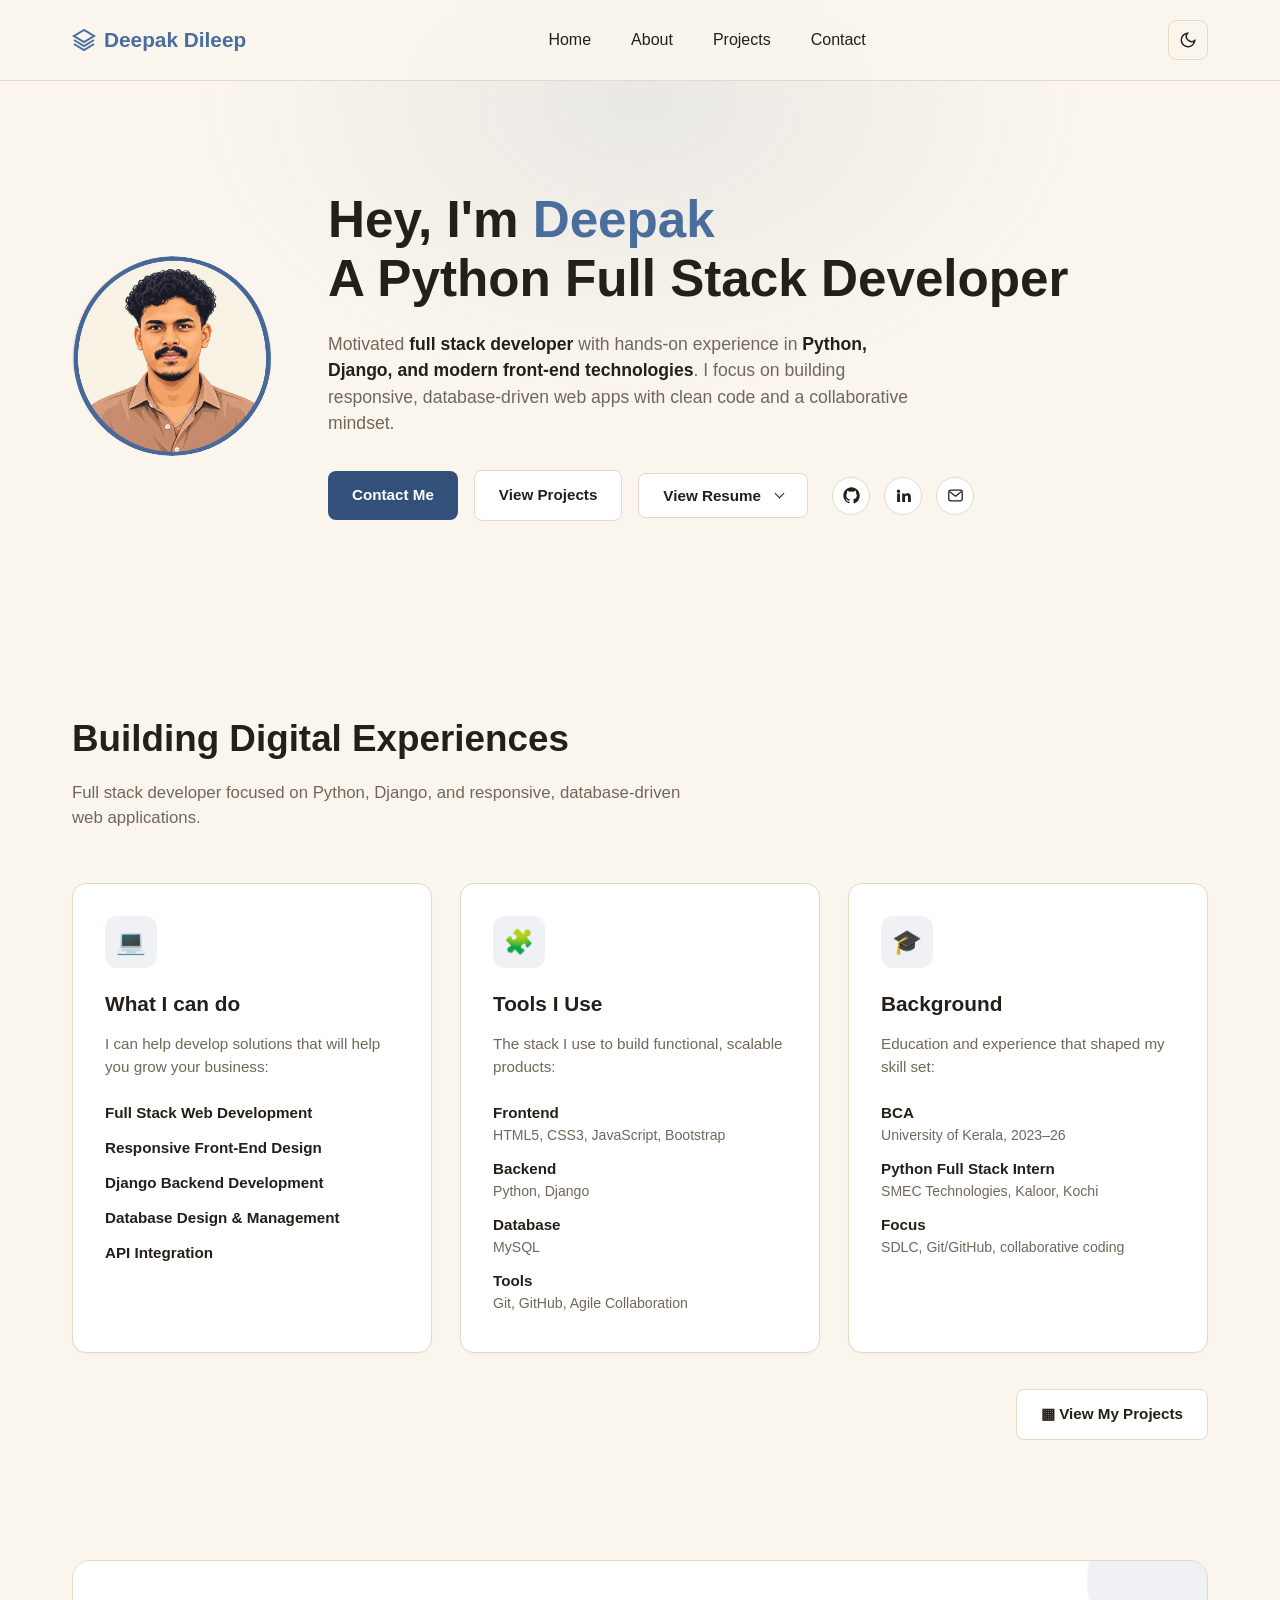
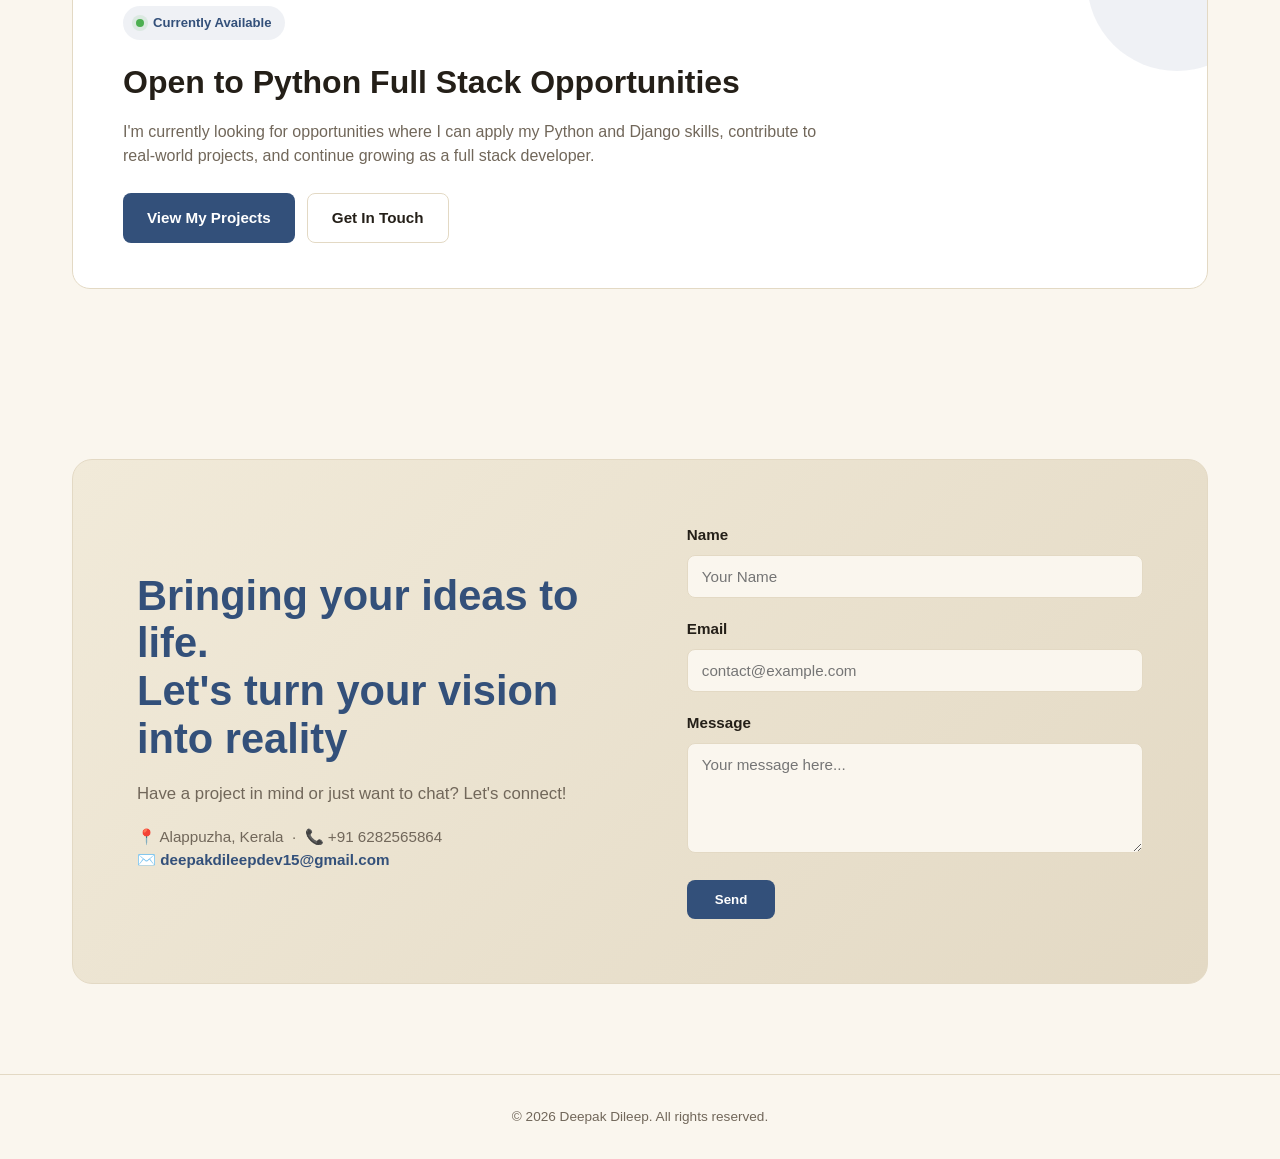
==== commit 019e31a7: "avatar added and resume updated" ====
--- a/index.html
+++ b/index.html
@@ -31,9 +31,7 @@
  
 <section class="hero" id="home">
   <div class="hero-avatar"><div>
-    <svg viewBox="0 0 64 64" width="80" height="80" fill="none" xmlns="http://www.w3.org/2000/svg">
-      <path d="M32 8c1.6 8.4 3.8 14 8 18 4.2 4 9.8 6.2 18 8-8.2 1.8-13.8 4-18 8-4.2 4-6.4 9.6-8 18-1.6-8.4-3.8-14-8-18-4.2-4-9.8-6.2-18-8 8.2-1.8 13.8-4 18-8 4.2-4 6.4-9.6 8-18Z" fill="currentColor"/>
-    </svg>
+    <img src="./contents/images/IMG_1479.PNG" alt="Deepak Dileep" class="hero-avatar-img">
   </div></div>
   <div>
     <h1>Hey, I'm <span class="accent">Deepak</span><br>A Python Full Stack Developer</h1>
--- a/style/style.css
+++ b/style/style.css
@@ -92,18 +92,21 @@
     flex-shrink:0;
     width:200px; height:200px;
     border-radius:50%;
-    background:linear-gradient(145deg, var(--accent), #7a8fae);
-    padding:4px;
-  }
-  .hero-avatar div{
+    overflow:hidden;
+}
+.hero-avatar div{
     width:100%; height:100%;
     border-radius:50%;
     background:var(--bg-soft);
-    display:flex; align-items:center; justify-content:center;
-    font-size:3.5rem;
-    color:var(--accent);
-    font-weight:700;
-  }
+    overflow:hidden;
+}
+.hero-avatar-img{
+    width:100%;
+    height:100%;
+    border-radius:50%;
+    object-fit:cover;
+    display:block;
+}
   .hero h1{
     font-size:3.2rem;
     font-weight:800;
